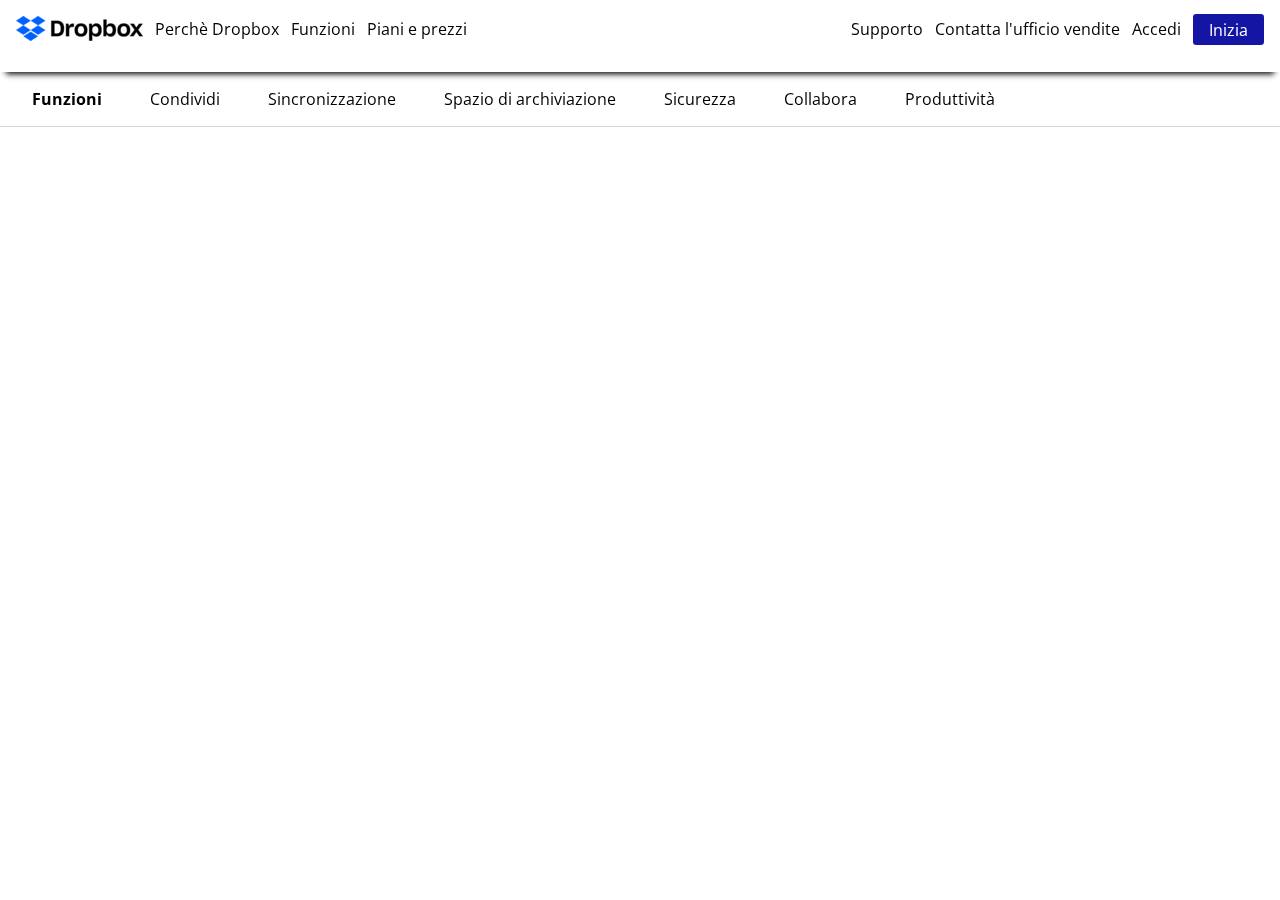
==== assets/bonus/index.html @ 81d52018 "functions page" ====
<!DOCTYPE html>
<html lang="en">

<head>
    <meta charset="UTF-8">
    <meta http-equiv="X-UA-Compatible" content="IE=edge">
    <meta name="viewport" content="width=device-width, initial-scale=1.0">
    <title>Bonus funzioni dropbox</title>
    <link rel="stylesheet" href="style.css">
    <link rel="preconnect" href="https://fonts.googleapis.com">
    <link rel="preconnect" href="https://fonts.gstatic.com" crossorigin>
    <link href="https://fonts.googleapis.com/css2?family=Open+Sans&display=swap" rel="stylesheet">
    <link rel="preconnect" href="https://fonts.googleapis.com">
    <link rel="preconnect" href="https://fonts.gstatic.com" crossorigin>
    <link href="https://fonts.googleapis.com/css2?family=Open+Sans:wght@700&display=swap" rel="stylesheet">
    <link rel="stylesheet" href="https://cdnjs.cloudflare.com/ajax/libs/font-awesome/6.2.0/css/all.min.css"
        integrity="sha512-xh6O/CkQoPOWDdYTDqeRdPCVd1SpvCA9XXcUnZS2FmJNp1coAFzvtCN9BmamE+4aHK8yyUHUSCcJHgXloTyT2A=="
        crossorigin="anonymous" referrerpolicy="no-referrer" />
</head>

<body>
    
    <!-- header start -->
    <header>

        <div class="flex">

            <!-- left links and logo dropbox -->

            <div class="left_link">
                <img src="../img/logo-small.png" alt="logo dropbox, scatola aperta di colore blu">
                <div class="dropdown">
                    <a href="#" class="fixed_link">Perchè Dropbox</a>
                    <div class="dropdown-content">
                        <ul>
                            <li><strong>Panoramica</strong></li>
                            <li class="item"><a href="#" class="droplink">Ispirati</a></li>
                            <li class="item"><a href="#" class="droplink">Cosa dicono i clienti</a></li>
                            <li class="item"><a href="#" class="droplink">Integrazione di app</a></li>
                            <li class="item"><a href="#" class="droplink">Risorse</a></li>
                        </ul>
                    </div>
                </div>
                <div class="dropdown">
                    <a href="#" class="fixed_link">Funzioni</a>
                    <div class="dropdown-content">
                        <ul>
                            <li><strong>Lavora al meglio</strong></li>
                            <li class="item"><a href="#" class="droplink">Condividi i file</a></li>
                            <li class="item"><a href="#" class="droplink">Spazio di archiviazione</a></li>
                            <li class="item"><a href="#" class="droplink">Proteggi i tuoi dati</a></li>
                            <li class="item"><a href="#" class="droplink">Fai avanzare i tuoi lavori</a></li>
                        </ul>
                    </div>
                </div>
                <div class="dropdown">
                    <a href="#"class="fixed_link">Piani e prezzi</a>
                    <div class="dropdown-content">
                        <ul>
                            <li><strong>Prezzi</strong></li>
                            <li class="item"><a href="#start_point" class="droplink">Single user</a></li>
                            <li class="item"><a href="#start_point" class="droplink">Business</a></li>
                            <li class="item"><a href="#start_point" class="droplink">Business Advanced</a></li>
                        </ul>
                    </div>
                </div>

            </div>

            <!-- right links and button start -->

            <div class="right_link">
                <div class="dropdown">
                    <a href="#" class="fixed_link">Supporto</a>
                    <div class="dropdown-content">
                        <ul>
                            <li><strong>Contatti</strong></li>
                            <li class="item"><a href="#" class="droplink">Contact us through email</a></li>
                            <li class="item"><a href="#" class="droplink">Contact us through phone number</a></li>
                        </ul>
                    </div>
                </div>

                <div class="dropdown">
                    <a href="#" class="fixed_link">Contatta l'ufficio vendite</a>
                    <div class="dropdown-content">
                        <ul>
                            <li><strong>Contatti</strong></li>
                            <li class="item"><a href="#" class="droplink">Contact us through email</a></li>
                            <li class="item"><a href="#" class="droplink">Contact us through phone number</a></li>
                        </ul>
                    </div>
                </div>
                
                <div class="dropdown">
                    <a href="#" class="fixed_link">Accedi</a>
                </div>
                
                <a href="#" class="btn">Inizia</a>
            </div>

        </div>

    </header>

    <!-- header end -->

    <div class="btm_header">
        <div class="row btm_links">
            <div><a href="#"><strong>Funzioni</strong></a></div>
            <div><a href="#">Condividi</a></div>
            <div><a href="#">Sincronizzazione</a></div>
            <div><a href="#">Spazio di archiviazione</a></div>
            <div><a href="#">Sicurezza</a></div>
            <div><a href="#">Collabora</a></div>
            <div><a href="#">Produttività</a></div>
        </div>
    </div>


</body>

</html>
---- assets/bonus/style.css ----
* {
    margin: 0;
    padding: 0;
    box-sizing: border-box;
}

:root {
    --button-color: rgb(21, 21, 163);
    --bg-aqua: rgb(89, 175, 190);
    --basic-black: black;
    --white-text: white;
    --black-text: black;
    --button-color-hover: rgb(43, 88, 193);
    --border-grey: lightgrey;
    --check-color: rgb(43, 88, 193);
    --grey-text: lightgrey;
    --grey-bg: lightgrey;
    --bg-designit: #A2D39B;
    --bg-arizona: #61082b;
    --bg-florida: #0093ce;
    --bg-topps: #ff1c1c;
    --bg-bicycle: #d500d5;
    --bg-hearst: #b4d0eb;
    --bg-lonely: #0D2481;
    --bg-clear: #ffd830;
    --banner-text: #61082b;
    --bg-banner: #b4d0eb;
    --bg-black: black;
    --bg-white: white;
    --link-hover: aqua;
    --droplink-hover: rgb(69, 128, 222);
    --droplink-bg: #f9f9f9;
}

/* #region utilities  */

header {
    height: 8vh;
    width: 100%;
    position: fixed;
    top: 0;
    z-index: 1000;
    padding: 1rem;
    background-color: white;
    font-family: 'Open Sans', sans-serif;
    -webkit-box-shadow: 0 8px 6px -6px black;
    -moz-box-shadow: 0 8px 6px -6px black;
    box-shadow: 0 8px 6px -6px black;
}

body {
    margin-top: 8vh;
}

.flex {
    display: flex;
    flex-wrap: nowrap;
    justify-content: space-between;
    align-items: center;
}

img {
    max-width: 100%;
}

.clearfix::after {
    content: "";
    display: table;
    clear: both;
}

main {
    font-family: 'Open Sans', sans-serif;

}

.container {
    width: 80%;
    margin: auto;
}

.content {
    width: 80%;
    margin: auto;
}

.row {
    display: flex;
    flex-wrap: wrap;
}

.wrap {
    flex-wrap: wrap;
}

.ban {
    justify-content: space-between;
}

.col_1 {
    width: calc((100% / 12) * 1);
}

.col_2 {
    width: calc((100% / 12) * 2);
}

.col_3 {
    width: calc((100% / 12) * 3);
}

.col_4 {
    width: calc((100% / 12) * 4);
}

.col_6 {
    width: calc((100% / 12) * 6);
}

.col_8 {
    width: calc((100% / 12) * 8);
}

.col_9 {
    width: calc((100% / 12) * 9);
}

.col_11 {
    width: calc((100% / 12) * 11);
}

/* #endregion utilities */

/* #region header style */
.bg_aqua {
    background-color: var(--bg-aqua);
    height: 650px;
}

header img {
    vertical-align: middle;
    margin-right: 0.5rem;
}

.dropdown {
    position: relative;
    display: inline-block;
}


.dropdown-content {
    display: none;
    position: absolute;
    background-color: var(--bg-white);
    box-shadow: 0px 8px 16px 0px rgba(0, 0, 0, 0.2);
    z-index: 1;
    min-width:250px;
    padding-bottom: 0.5rem;
    text-align: center;
}

.dropdown:hover .dropdown-content {
    display: block;
}

.dropdown a {
    margin-right: 0.5rem;
    text-decoration: none;
    vertical-align: middle;
    color: var(--black-text);
}

.fixed_link:hover {
    cursor: pointer;
    color: var(--link-hover);
    transition: 0.4s;
}

li {
    list-style: none;
    margin: auto;
    height: 50px;
    display: flex;
    align-items: center;
    justify-content: center;
    width: 80%;
}

.item:hover {
    background-color: var(--droplink-bg);
}

.droplink:hover {
    color: var(--droplink-hover);
    background-clip: text;
    transition: .4s;
}

header .btn {
    vertical-align: middle;
    border-radius: 0.2rem;
    border-width: 0rem;
    appearance: none;
    padding: 0.3rem 1rem;
    font-size: 1rem;
    color: var(--white-text);
    background-color: var(--button-color);
    text-decoration: none;
}

header .btn:hover {
    cursor: pointer;
    background-color: var(--button-color-hover);
    transition: 0.5s;
}

/* #endregion header style */

/* #region btm header */

.btm_header {
    font-family: 'Open Sans', sans-serif;
    padding: 1rem 0;
    border-bottom: 1px solid var(--border-grey);
    position: fixed;
    z-index: 999;
    width: 100%;
}

.btm_links {
    align-items: center;
}

.btm_header a {
    margin-left: 1rem;
    padding: 1rem;
    text-decoration: none;
    color: var(--black-text);
}

.btm_header a:hover {
    border-bottom: 1px solid ;
    background-color: var(--droplink-bg);
}
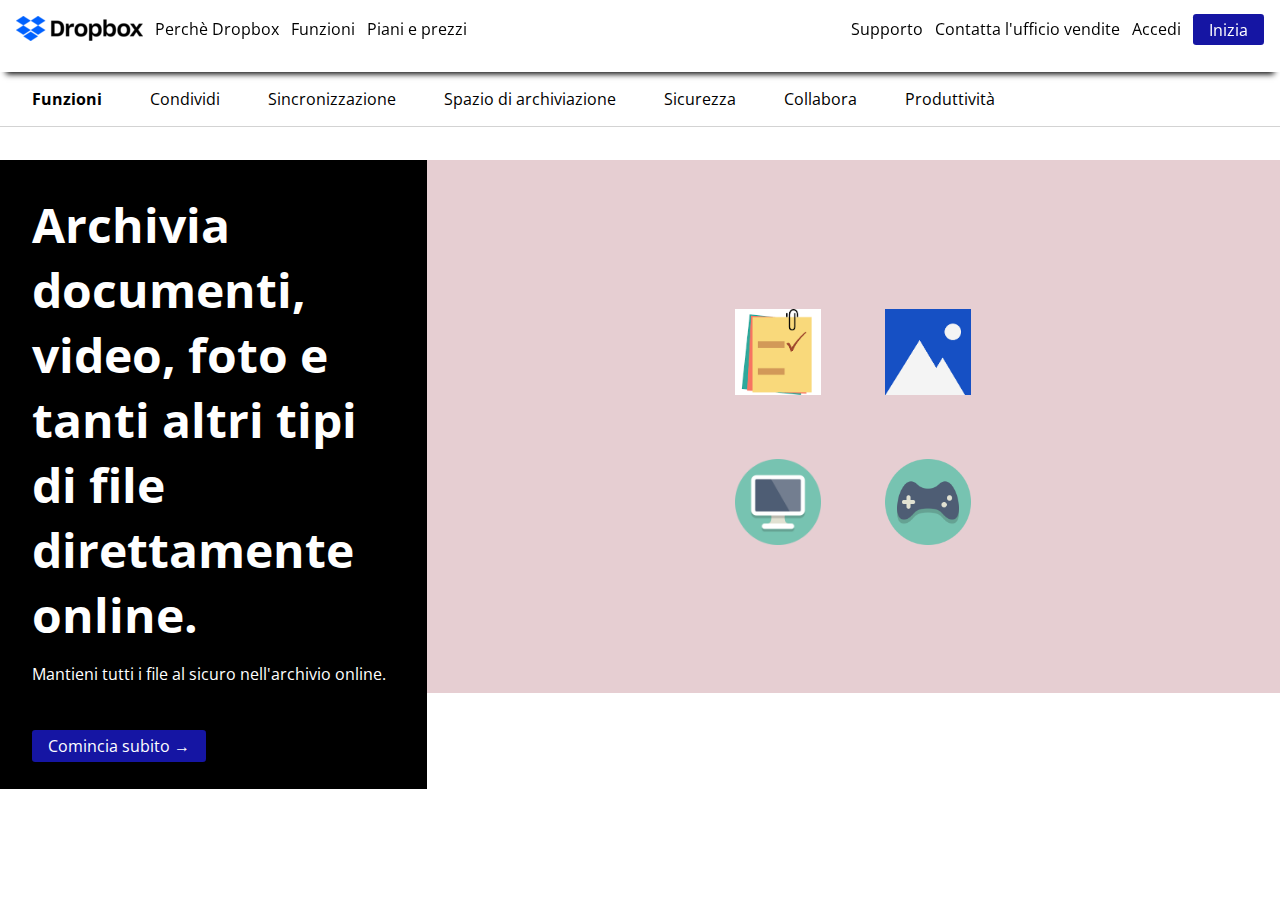
==== commit 2b094f61: "banner commit" ====
--- a/assets/bonus/index.html
+++ b/assets/bonus/index.html
@@ -19,7 +19,7 @@
 </head>
 
 <body>
-    
+
     <!-- header start -->
     <header>
 
@@ -54,7 +54,7 @@
                     </div>
                 </div>
                 <div class="dropdown">
-                    <a href="#"class="fixed_link">Piani e prezzi</a>
+                    <a href="#" class="fixed_link">Piani e prezzi</a>
                     <div class="dropdown-content">
                         <ul>
                             <li><strong>Prezzi</strong></li>
@@ -91,11 +91,11 @@
                         </ul>
                     </div>
                 </div>
-                
+
                 <div class="dropdown">
                     <a href="#" class="fixed_link">Accedi</a>
                 </div>
-                
+
                 <a href="#" class="btn">Inizia</a>
             </div>
 
@@ -104,6 +104,8 @@
     </header>
 
     <!-- header end -->
+
+    <!-- btm header start -->
 
     <div class="btm_header">
         <div class="row btm_links">
@@ -117,7 +119,30 @@
         </div>
     </div>
 
-
+    <!-- btm header end -->
+    <main>
+        <div class="jumbotron">
+            <div class="row">
+                <div class="col_4">
+                    <h1>Archivia documenti, video, foto e tanti altri tipi di file direttamente online.</h1>
+                    <p>Mantieni tutti i file al sicuro nell'archivio online.</p>
+                    <a href="#" class="btn">Comincia subito &RightArrow;</a>
+                </div>
+    
+                <div class="col_8">
+                    <div class="bg_pink">
+                        <div class="square">
+                           <img src="../img/images (1).png" alt="">
+                           <img src="../img/images.png" alt="">
+                           <img src="../img/Circle-icons-computer.svg.png" alt="">
+                           <img src="../img/Circle-icons-gamecontroller.svg.png" alt="">
+                        </div>
+                    </div>
+                </div>
+            </div>
+        </div>
+    </main>
+    
 </body>
 
 </html>--- a/assets/bonus/style.css
+++ b/assets/bonus/style.css
@@ -52,6 +52,10 @@
     margin-top: 8vh;
 }
 
+main {
+    padding-top: 8vh;
+}
+
 .flex {
     display: flex;
     flex-wrap: nowrap;
@@ -154,7 +158,7 @@
     background-color: var(--bg-white);
     box-shadow: 0px 8px 16px 0px rgba(0, 0, 0, 0.2);
     z-index: 1;
-    min-width:250px;
+    min-width: 250px;
     padding-bottom: 0.5rem;
     text-align: center;
 }
@@ -225,6 +229,7 @@
     position: fixed;
     z-index: 999;
     width: 100%;
+    background-color: var(--bg-white);
 }
 
 .btm_links {
@@ -239,6 +244,70 @@
 }
 
 .btm_header a:hover {
-    border-bottom: 1px solid ;
+    border-bottom: 1px solid;
     background-color: var(--droplink-bg);
-}+}
+
+/* #endregion btm header */
+
+.jumbotron {
+    font-family: 'Open Sans', sans-serif;
+    color: var(--white-text);
+    padding: 1rem 0;
+}
+
+.row .col_4 {
+    background-color: var(--bg-black);
+    padding: 2rem;
+}
+
+.row h1 {
+    font-size: 48px;
+    margin-bottom: 1rem;
+}
+
+.row p {
+    margin-bottom: 3rem;
+}
+
+.btn {
+    vertical-align: middle;
+    border-radius: 0.2rem;
+    border-width: 0rem;
+    appearance: none;
+    padding: 0.3rem 1rem;
+    font-size: 1rem;
+    color: var(--white-text);
+    background-color: var(--button-color);
+    text-decoration: none;
+}
+
+.btn:hover {
+    cursor: pointer;
+    background-color: var(--button-color-hover);
+    transition: 0.5s;
+}
+
+.bg_pink {
+    background-color: rgb(230, 206, 210);
+    display: flex;
+    justify-content: center;
+    align-items: center;
+}
+
+.bg_pink:before {
+    content: "";
+    display: block;
+    padding-top: 62.5%;
+}
+
+.square {
+    width: 300px;
+    display: flex;
+    flex-wrap: wrap;
+}
+
+.square img {
+    max-width: 50%;
+    padding: 2rem;
+}
